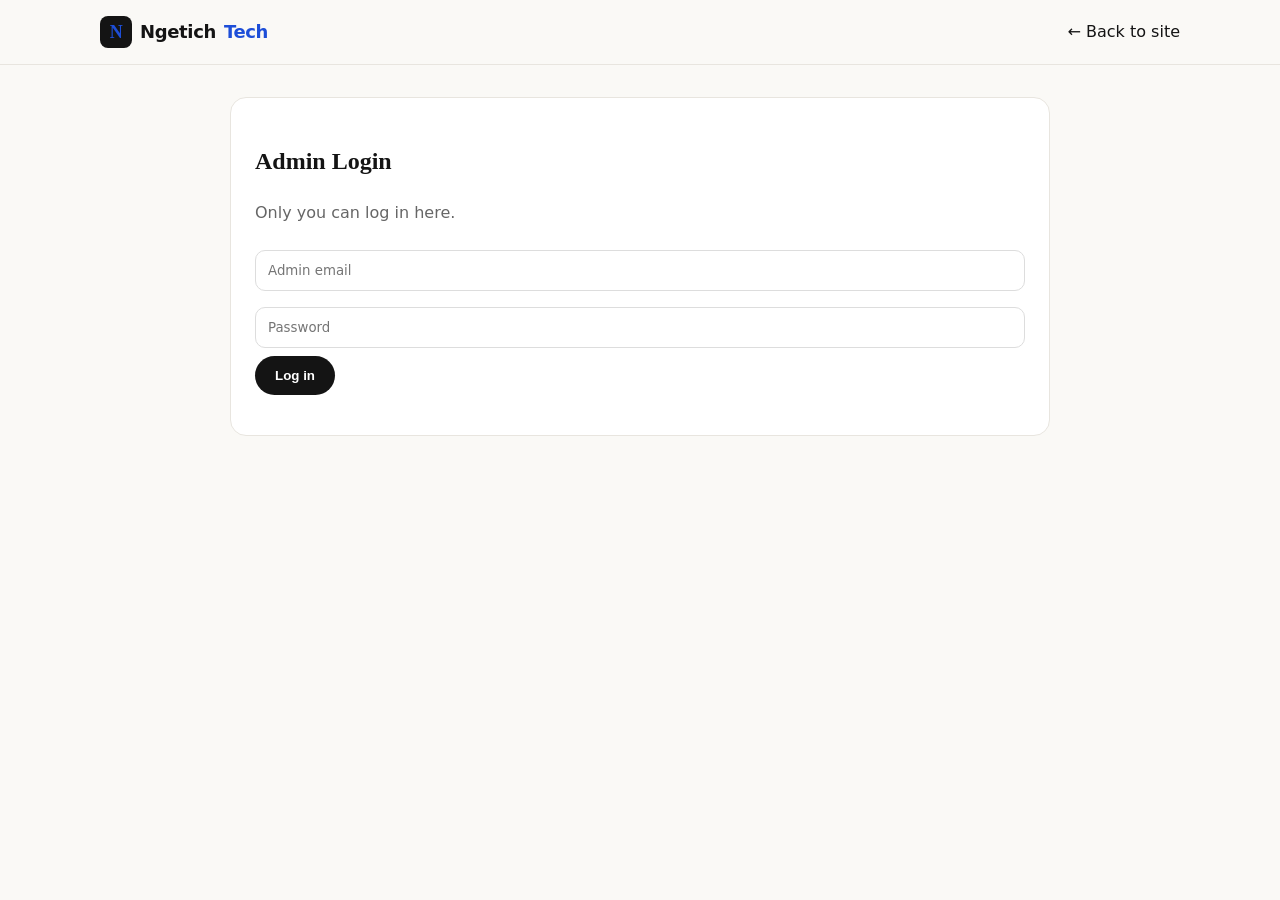
==== admin.html @ 55a09c51 "Create admin.html" ====
<!DOCTYPE html>
<html lang="en"><head><meta charset="UTF-8"><meta name="viewport" content="width=device-width, initial-scale=1.0"><title>Admin — NgetichTech</title><link rel="stylesheet" href="style.css">
<style>.admin-wrap{max-width:860px;margin:0 auto;padding:32px 20px}.admin-card{background:#fff;border:1px solid #E8E5DF;border-radius:16px;padding:24px;margin-bottom:20px}.admin-card input,.admin-card select,.admin-card textarea{width:100%;padding:12px;border:1px solid #DDD;border-radius:10px;margin:8px 0;font-family:inherit}.admin-card textarea{min-height:120px}.post-row{display:flex;justify-content:space-between;gap:12px;padding:14px;border-bottom:1px solid #EEE;align-items:center}.btn-danger{background:#DC2626;color:#fff;border:0;padding:8px 14px;border-radius:999px;cursor:pointer}.btn-edit{background:#fff;border:1px solid #DDD;padding:8px 14px;border-radius:999px;cursor:pointer}</style>
</head><body>
<header class="topbar"><div class="wrap topbar-inner"><a href="index.html" class="logo"><span class="logo-mark">N</span> Ngetich<span>Tech</span></a><a href="index.html">← Back to site</a></div></header>
<main class="admin-wrap">
<div id="loginBox" class="admin-card"><h2 style="font-family:Fraunces,serif">Admin Login</h2><p style="color:#666">Only you can log in here.</p><input id="email" type="email" placeholder="Admin email"><input id="password" type="password" placeholder="Password"><button class="btn-primary" id="loginBtn">Log in</button><p id="loginError" style="color:red"></p></div>
<div id="dash" style="display:none">
  <div style="display:flex;justify-content:space-between;align-items:center"><h2 style="font-family:Fraunces,serif">Dashboard</h2><button class="btn-ghost" id="logoutBtn">Log out</button></div>
  <div class="admin-card"><h3 id="formTitle">New Post</h3>
    <input id="title" placeholder="Title — e.g. How I built a booking tool">
    <select id="category"><option>Code</option><option>Photography</option><option>Video</option><option>Writing</option></select>
    <select id="type"><option value="text">Text</option><option value="photo">Photo</option><option value="video">Video</option><option value="code">Code</option></select>
    <input id="excerpt" placeholder="Short description (1-2 lines)">
    <input id="mediaUrl" placeholder="Image URL or YouTube URL (optional)">
    <textarea id="content" placeholder="Full content, story, or code..."></textarea>
    <button class="btn-primary" id="saveBtn">Publish Post</button>
    <button class="btn-ghost" id="clearBtn">Clear form</button>
  </div>
  <div class="admin-card"><h3>Your Posts</h3><div id="postList">Loading...</div></div>
  <div class="admin-card"><h3>Recent Comments</h3><div id="commentList">Loading...</div><p style="font-size:12px;color:#888">You can delete any comment you don't want.</p></div>
</div>
</main>
<script type="importmap">{"imports": {"firebase/app": "https://www.gstatic.com/firebasejs/10.12.2/firebase-app.js","firebase/firestore": "https://www.gstatic.com/firebasejs/10.12.2/firebase-firestore.js","firebase/auth": "https://www.gstatic.com/firebasejs/10.12.2/firebase-auth.js"}}</script>
<script type="module" src="admin.js"></script>
</body></html>
---- style.css ----
*{box-sizing:border-box} body{margin:0;font-family:Inter,system-ui,sans-serif;background:#FAF9F6;color:#141414;line-height:1.6}
a{color:inherit;text-decoration:none}.wrap{max-width:1120px;margin:0 auto;padding:0 20px}
.topbar{position:sticky;top:0;background:rgba(250,249,246,.92);backdrop-filter:blur(10px);border-bottom:1px solid #E8E5DF;z-index:10}
.topbar-inner{display:flex;align-items:center;justify-content:space-between;height:64px}
.logo{font-weight:700;font-size:18px;display:flex;gap:8px;align-items:center;letter-spacing:-.02em}.logo span{color:#1D4ED8}.logo-mark{width:32px;height:32px;background:#141414;color:#fff;display:grid;place-items:center;border-radius:8px;font-family:Fraunces,serif}
.nav{display:flex;gap:28px;font-size:14px;font-weight:500}.nav a{color:#666}.nav a.active{color:#141414}
.btn-small{border:1px solid #ddd;padding:7px 14px;border-radius:999px;font-size:13px;font-weight:600}
.hero{padding:72px 0 48px;border-bottom:1px solid #E8E5DF}.eyebrow{font-size:12px;letter-spacing:.14em;text-transform:uppercase;color:#1D4ED8;font-weight:700}
.hero h1{font-family:Fraunces,serif;font-size:clamp(38px,6vw,64px);line-height:.98;letter-spacing:-.03em;margin:14px 0 16px}
.hero-sub{font-size:18px;color:#555;max-width:600px}.hero-actions{display:flex;gap:12px;margin-top:24px}
.btn-primary{background:#141414;color:#fff;padding:12px 20px;border-radius:999px;border:0;font-weight:600;cursor:pointer;display:inline-block}
.btn-ghost{border:1px solid #D8D5CF;padding:12px 20px;border-radius:999px;font-weight:600;background:#fff}
.hero-meta{display:flex;gap:24px;margin-top:28px;font-size:13px;color:#777}.dot{width:8px;height:8px;background:#22C55E;border-radius:50%;display:inline-block;margin-right:6px}
.section-head{display:flex;justify-content:space-between;align-items:flex-end;gap:20px;padding:48px 0 20px;flex-wrap:wrap}
.section-head h2{font-family:Fraunces,serif;font-size:32px;margin:0}.section-head p{color:#666;margin:6px 0 0}
.filters{display:flex;gap:8px;flex-wrap:wrap}.filter-btn{border:1px solid #E2DED6;background:#fff;padding:8px 14px;border-radius:999px;cursor:pointer;font-size:13px}.filter-btn.active{background:#141414;color:#fff;border-color:#141414}
.search-row{display:flex;align-items:center;gap:10px;background:#fff;border:1px solid #E2DED6;border-radius:12px;padding:12px 14px;margin-bottom:20px}.search-row input{border:0;outline:0;width:100%;font-size:15px;background:transparent}
.grid{display:grid;grid-template-columns:repeat(3,1fr);gap:20px}.card{background:#fff;border:1px solid #E8E5DF;border-radius:16px;overflow:hidden;cursor:pointer;transition:.2s}.card:hover{transform:translateY(-3px);box-shadow:0 12px 30px rgba(0,0,0,.08)}
.card-img{height:200px;background:#EDEBE6;display:grid;place-items:center;overflow:hidden}.card-img img{width:100%;height:100%;object-fit:cover}.card-img .icon{font-size:13px;letter-spacing:.1em;text-transform:uppercase;color:#888;font-weight:700}
.card-body{padding:18px}.tag{font-size:11px;letter-spacing:.1em;text-transform:uppercase;color:#1D4ED8;font-weight:700}.card-body h3{font-size:19px;line-height:1.3;margin:8px 0}.card-body p{font-size:14px;color:#666;margin:0}.card-meta{font-size:12px;color:#999;margin-top:14px;display:flex;justify-content:space-between}
.about{padding:56px 20px}.about-card{background:#141414;color:#fff;border-radius:20px;padding:36px;display:grid;grid-template-columns:1.2fr .8fr;gap:36px}.about-card h2{font-family:Fraunces,serif;font-size:32px;margin:8px 0}.about-card p{color:#D1D1D1}.about-list div{border-top:1px solid #333;padding:14px 0;display:flex;flex-direction:column;gap:4px}.about-list strong{font-size:13px;text-transform:uppercase;letter-spacing:.08em}.about-list span{color:#BBB}
.contact{padding:20px 20px 64px}.contact h2{font-family:Fraunces,serif;font-size:32px}.contact p{color:#666;max-width:560px}
footer{border-top:1px solid #E8E5DF;padding:20px 0}.footer-inner{display:flex;justify-content:space-between;font-size:13px;color:#888}
.modal{position:fixed;inset:0;z-index:50}.modal-backdrop{position:absolute;inset:0;background:rgba(0,0,0,.55)}.modal-box{position:relative;background:#FAF9F6;width:min(760px,92%);max-height:88vh;overflow:auto;margin:4vh auto;border-radius:18px;padding:28px}.modal-x{position:absolute;right:16px;top:12px;border:0;background:#fff;width:36px;height:36px;border-radius:50%;font-size:22px;cursor:pointer}.modal-box img{width:100%;border-radius:12px}.modal-box pre{background:#141414;color:#E6E6E6;padding:16px;border-radius:12px;overflow:auto;font-size:13px}
.comments{border-top:1px solid #E8E5DF;margin-top:28px;padding-top:20px}.comment{background:#fff;border:1px solid #E8E5DF;padding:14px;border-radius:12px;margin-bottom:10px}.comment b{font-size:14px}.comment small{color:#999}.comment p{margin:6px 0 0;font-size:14px}
#commentForm{display:flex;flex-direction:column;gap:10px;margin-top:16px}#commentForm input,#commentForm textarea{padding:12px;border:1px solid #DDD;border-radius:10px;font-family:inherit}#commentForm textarea{min-height:90px}.form-note{font-size:12px;color:#888}
.empty,.loading{text-align:center;color:#888;padding:40px}
@media(max-width:820px){.grid{grid-template-columns:1fr 1fr}.about-card{grid-template-columns:1fr}.nav{display:none}}
@media(max-width:520px){.grid{grid-template-columns:1fr}}
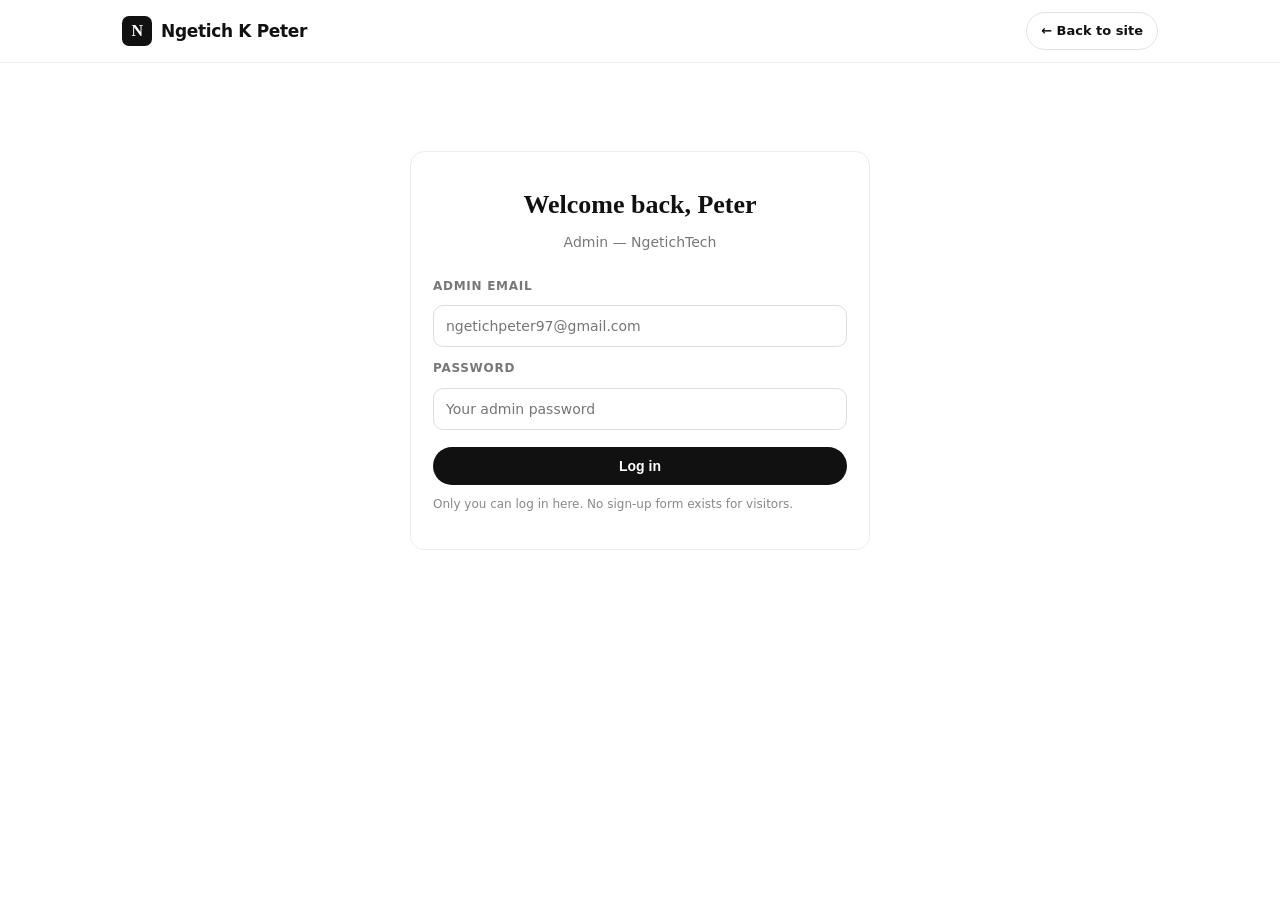
==== commit 1bf80461: "Update admin.html" ====
--- a/admin.html
+++ b/admin.html
@@ -1,26 +1,122 @@
 <!DOCTYPE html>
-<html lang="en"><head><meta charset="UTF-8"><meta name="viewport" content="width=device-width, initial-scale=1.0"><title>Admin — NgetichTech</title><link rel="stylesheet" href="style.css">
-<style>.admin-wrap{max-width:860px;margin:0 auto;padding:32px 20px}.admin-card{background:#fff;border:1px solid #E8E5DF;border-radius:16px;padding:24px;margin-bottom:20px}.admin-card input,.admin-card select,.admin-card textarea{width:100%;padding:12px;border:1px solid #DDD;border-radius:10px;margin:8px 0;font-family:inherit}.admin-card textarea{min-height:120px}.post-row{display:flex;justify-content:space-between;gap:12px;padding:14px;border-bottom:1px solid #EEE;align-items:center}.btn-danger{background:#DC2626;color:#fff;border:0;padding:8px 14px;border-radius:999px;cursor:pointer}.btn-edit{background:#fff;border:1px solid #DDD;padding:8px 14px;border-radius:999px;cursor:pointer}</style>
-</head><body>
-<header class="topbar"><div class="wrap topbar-inner"><a href="index.html" class="logo"><span class="logo-mark">N</span> Ngetich<span>Tech</span></a><a href="index.html">← Back to site</a></div></header>
+<html lang="en">
+<head>
+<meta charset="UTF-8">
+<meta name="viewport" content="width=device-width, initial-scale=1.0">
+<title>Admin — Ngetich K Peter</title>
+<link rel="stylesheet" href="style.css">
+<link rel="preconnect" href="https://fonts.googleapis.com">
+<link href="https://fonts.googleapis.com/css2?family=Fraunces:opsz,wght@9..144,600;9..144,700&family=Inter:wght@400;500;600;700&display=swap" rel="stylesheet">
+<style>
+  .admin-wrap{max-width:880px;margin:0 auto;padding:28px 20px 60px}
+  .admin-top{display:flex;justify-content:space-between;align-items:center;gap:16px;margin-bottom:20px;flex-wrap:wrap}
+  .admin-profile{display:flex;align-items:center;gap:14px}
+  .admin-avatar{width:52px;height:52px;border-radius:50%;object-fit:cover;border:2px solid #EDEDEA;background:#F3F2EF}
+  .admin-profile h1{font-family:Fraunces,serif;font-size:24px;margin:0;line-height:1.1}
+  .admin-profile p{margin:2px 0 0;font-size:13px;color:#777}
+  .admin-card{background:#fff;border:1px solid #EDEDEA;border-radius:14px;padding:22px;margin-bottom:18px}
+  .admin-card h3{margin:0 0 12px;font-size:17px}
+  .admin-card input,.admin-card select,.admin-card textarea{width:100%;padding:12px;border:1px solid #DDD;border-radius:10px;margin:7px 0;font-family:inherit;font-size:14px;background:#fff}
+  .admin-card textarea{min-height:130px;resize:vertical}
+  .admin-card label{font-size:12px;font-weight:600;letter-spacing:.06em;text-transform:uppercase;color:#777}
+  .post-row{display:flex;justify-content:space-between;gap:12px;padding:14px 0;border-bottom:1px solid #F0F0ED;align-items:center}
+  .post-row:last-child{border-bottom:0}
+  .post-row b{font-size:15px}
+  .post-row small{color:#888}
+  .btn-danger{background:#DC2626;color:#fff;border:0;padding:8px 14px;border-radius:999px;cursor:pointer;font-size:13px;font-weight:600}
+  .btn-edit{background:#fff;border:1px solid #DDD;padding:8px 14px;border-radius:999px;cursor:pointer;font-size:13px;font-weight:600}
+  .btn-row{display:flex;gap:10px;flex-wrap:wrap;margin-top:10px}
+  .login-box{max-width:460px;margin:60px auto}
+  .login-profile{text-align:center;margin-bottom:18px}
+  .login-profile img{width:76px;height:76px;border-radius:50%;object-fit:cover;border:2px solid #EDEDEA}
+  .login-profile h2{font-family:Fraunces,serif;font-size:26px;margin:10px 0 4px}
+  .login-profile p{color:#777;font-size:14px;margin:0}
+  .hint{font-size:12px;color:#888;margin-top:8px}
+  @media(max-width:600px){.admin-profile h1{font-size:20px}}
+</style>
+</head>
+<body>
+
+<header class="topbar">
+  <div class="wrap topbar-inner">
+    <a href="index.html" class="logo"><span class="logo-mark">N</span> Ngetich K Peter</a>
+    <a href="index.html" class="btn-small">← Back to site</a>
+  </div>
+</header>
+
 <main class="admin-wrap">
-<div id="loginBox" class="admin-card"><h2 style="font-family:Fraunces,serif">Admin Login</h2><p style="color:#666">Only you can log in here.</p><input id="email" type="email" placeholder="Admin email"><input id="password" type="password" placeholder="Password"><button class="btn-primary" id="loginBtn">Log in</button><p id="loginError" style="color:red"></p></div>
-<div id="dash" style="display:none">
-  <div style="display:flex;justify-content:space-between;align-items:center"><h2 style="font-family:Fraunces,serif">Dashboard</h2><button class="btn-ghost" id="logoutBtn">Log out</button></div>
-  <div class="admin-card"><h3 id="formTitle">New Post</h3>
-    <input id="title" placeholder="Title — e.g. How I built a booking tool">
-    <select id="category"><option>Code</option><option>Photography</option><option>Video</option><option>Writing</option></select>
-    <select id="type"><option value="text">Text</option><option value="photo">Photo</option><option value="video">Video</option><option value="code">Code</option></select>
-    <input id="excerpt" placeholder="Short description (1-2 lines)">
-    <input id="mediaUrl" placeholder="Image URL or YouTube URL (optional)">
-    <textarea id="content" placeholder="Full content, story, or code..."></textarea>
-    <button class="btn-primary" id="saveBtn">Publish Post</button>
-    <button class="btn-ghost" id="clearBtn">Clear form</button>
+
+  <!-- LOGIN -->
+  <div id="loginBox" class="admin-card login-box">
+    <div class="login-profile">
+      <img src="https://github.com/NgetichKPeter.png" alt="Ngetich K Peter" onerror="this.style.display='none'">
+      <h2>Welcome back, Peter</h2>
+      <p>Admin — NgetichTech</p>
+    </div>
+    <label>Admin email</label>
+    <input id="email" type="email" placeholder="ngetichpeter97@gmail.com" autocomplete="email">
+    <label>Password</label>
+    <input id="password" type="password" placeholder="Your admin password" autocomplete="current-password">
+    <div class="btn-row"><button class="btn-primary" id="loginBtn" style="flex:1">Log in</button></div>
+    <p id="loginError" style="color:#DC2626;font-size:13px;margin:10px 0 0"></p>
+    <p class="hint">Only you can log in here. No sign-up form exists for visitors.</p>
   </div>
-  <div class="admin-card"><h3>Your Posts</h3><div id="postList">Loading...</div></div>
-  <div class="admin-card"><h3>Recent Comments</h3><div id="commentList">Loading...</div><p style="font-size:12px;color:#888">You can delete any comment you don't want.</p></div>
-</div>
+
+  <!-- DASHBOARD -->
+  <div id="dash" style="display:none">
+    <div class="admin-top">
+      <div class="admin-profile">
+        <img class="admin-avatar" src="https://github.com/NgetichKPeter.png" alt="Ngetich K Peter">
+        <div>
+          <h1>Ngetich K Peter</h1>
+          <p>Developer &middot; Nairobi &middot; NgetichTech &middot; <span id="userEmail"></span></p>
+        </div>
+      </div>
+      <button class="btn-ghost" id="logoutBtn">Log out</button>
+    </div>
+
+    <div class="admin-card">
+      <h3 id="formTitle">New Post</h3>
+      <label>Title</label>
+      <input id="title" placeholder="e.g. How I built a booking tool">
+      <div style="display:grid;grid-template-columns:1fr 1fr;gap:12px">
+        <div><label>Category</label><select id="category"><option>Code</option><option>Photography</option><option>Video</option><option>Writing</option></select></div>
+        <div><label>Type</label><select id="type"><option value="text">Text</option><option value="photo">Photo</option><option value="video">Video</option><option value="code">Code</option></select></div>
+      </div>
+      <label>Short description</label>
+      <input id="excerpt" placeholder="1-2 lines — shows on the card">
+      <label>Image URL or YouTube URL (optional)</label>
+      <input id="mediaUrl" placeholder="https://... image or YouTube link">
+      <label>Full content / story / code</label>
+      <textarea id="content" placeholder="Write your full post here..."></textarea>
+      <div class="btn-row">
+        <button class="btn-primary" id="saveBtn">Publish Post</button>
+        <button class="btn-ghost" id="clearBtn">Clear form</button>
+      </div>
+      <p class="hint">Tip: For photos, paste an image link. For video, paste a YouTube link. For code posts, choose Type = Code.</p>
+    </div>
+
+    <div class="admin-card">
+      <h3>Your Posts</h3>
+      <div id="postList">Loading...</div>
+    </div>
+
+    <div class="admin-card">
+      <h3>Recent Comments</h3>
+      <div id="commentList">Loading...</div>
+      <p class="hint">You can delete any comment you don't want. Visitors cannot delete.</p>
+    </div>
+  </div>
+
 </main>
-<script type="importmap">{"imports": {"firebase/app": "https://www.gstatic.com/firebasejs/10.12.2/firebase-app.js","firebase/firestore": "https://www.gstatic.com/firebasejs/10.12.2/firebase-firestore.js","firebase/auth": "https://www.gstatic.com/firebasejs/10.12.2/firebase-auth.js"}}</script>
+
+<script type="importmap">
+{"imports": {
+  "firebase/app": "https://www.gstatic.com/firebasejs/10.12.2/firebase-app.js",
+  "firebase/firestore": "https://www.gstatic.com/firebasejs/10.12.2/firebase-firestore.js",
+  "firebase/auth": "https://www.gstatic.com/firebasejs/10.12.2/firebase-auth.js"
+}}
+</script>
 <script type="module" src="admin.js"></script>
-</body></html>+</body>
+</html>
--- a/style.css
+++ b/style.css
@@ -1,29 +1,29 @@
-*{box-sizing:border-box} body{margin:0;font-family:Inter,system-ui,sans-serif;background:#FAF9F6;color:#141414;line-height:1.6}
-a{color:inherit;text-decoration:none}.wrap{max-width:1120px;margin:0 auto;padding:0 20px}
-.topbar{position:sticky;top:0;background:rgba(250,249,246,.92);backdrop-filter:blur(10px);border-bottom:1px solid #E8E5DF;z-index:10}
-.topbar-inner{display:flex;align-items:center;justify-content:space-between;height:64px}
-.logo{font-weight:700;font-size:18px;display:flex;gap:8px;align-items:center;letter-spacing:-.02em}.logo span{color:#1D4ED8}.logo-mark{width:32px;height:32px;background:#141414;color:#fff;display:grid;place-items:center;border-radius:8px;font-family:Fraunces,serif}
-.nav{display:flex;gap:28px;font-size:14px;font-weight:500}.nav a{color:#666}.nav a.active{color:#141414}
-.btn-small{border:1px solid #ddd;padding:7px 14px;border-radius:999px;font-size:13px;font-weight:600}
-.hero{padding:72px 0 48px;border-bottom:1px solid #E8E5DF}.eyebrow{font-size:12px;letter-spacing:.14em;text-transform:uppercase;color:#1D4ED8;font-weight:700}
-.hero h1{font-family:Fraunces,serif;font-size:clamp(38px,6vw,64px);line-height:.98;letter-spacing:-.03em;margin:14px 0 16px}
-.hero-sub{font-size:18px;color:#555;max-width:600px}.hero-actions{display:flex;gap:12px;margin-top:24px}
-.btn-primary{background:#141414;color:#fff;padding:12px 20px;border-radius:999px;border:0;font-weight:600;cursor:pointer;display:inline-block}
-.btn-ghost{border:1px solid #D8D5CF;padding:12px 20px;border-radius:999px;font-weight:600;background:#fff}
-.hero-meta{display:flex;gap:24px;margin-top:28px;font-size:13px;color:#777}.dot{width:8px;height:8px;background:#22C55E;border-radius:50%;display:inline-block;margin-right:6px}
-.section-head{display:flex;justify-content:space-between;align-items:flex-end;gap:20px;padding:48px 0 20px;flex-wrap:wrap}
-.section-head h2{font-family:Fraunces,serif;font-size:32px;margin:0}.section-head p{color:#666;margin:6px 0 0}
-.filters{display:flex;gap:8px;flex-wrap:wrap}.filter-btn{border:1px solid #E2DED6;background:#fff;padding:8px 14px;border-radius:999px;cursor:pointer;font-size:13px}.filter-btn.active{background:#141414;color:#fff;border-color:#141414}
-.search-row{display:flex;align-items:center;gap:10px;background:#fff;border:1px solid #E2DED6;border-radius:12px;padding:12px 14px;margin-bottom:20px}.search-row input{border:0;outline:0;width:100%;font-size:15px;background:transparent}
-.grid{display:grid;grid-template-columns:repeat(3,1fr);gap:20px}.card{background:#fff;border:1px solid #E8E5DF;border-radius:16px;overflow:hidden;cursor:pointer;transition:.2s}.card:hover{transform:translateY(-3px);box-shadow:0 12px 30px rgba(0,0,0,.08)}
-.card-img{height:200px;background:#EDEBE6;display:grid;place-items:center;overflow:hidden}.card-img img{width:100%;height:100%;object-fit:cover}.card-img .icon{font-size:13px;letter-spacing:.1em;text-transform:uppercase;color:#888;font-weight:700}
-.card-body{padding:18px}.tag{font-size:11px;letter-spacing:.1em;text-transform:uppercase;color:#1D4ED8;font-weight:700}.card-body h3{font-size:19px;line-height:1.3;margin:8px 0}.card-body p{font-size:14px;color:#666;margin:0}.card-meta{font-size:12px;color:#999;margin-top:14px;display:flex;justify-content:space-between}
-.about{padding:56px 20px}.about-card{background:#141414;color:#fff;border-radius:20px;padding:36px;display:grid;grid-template-columns:1.2fr .8fr;gap:36px}.about-card h2{font-family:Fraunces,serif;font-size:32px;margin:8px 0}.about-card p{color:#D1D1D1}.about-list div{border-top:1px solid #333;padding:14px 0;display:flex;flex-direction:column;gap:4px}.about-list strong{font-size:13px;text-transform:uppercase;letter-spacing:.08em}.about-list span{color:#BBB}
-.contact{padding:20px 20px 64px}.contact h2{font-family:Fraunces,serif;font-size:32px}.contact p{color:#666;max-width:560px}
-footer{border-top:1px solid #E8E5DF;padding:20px 0}.footer-inner{display:flex;justify-content:space-between;font-size:13px;color:#888}
-.modal{position:fixed;inset:0;z-index:50}.modal-backdrop{position:absolute;inset:0;background:rgba(0,0,0,.55)}.modal-box{position:relative;background:#FAF9F6;width:min(760px,92%);max-height:88vh;overflow:auto;margin:4vh auto;border-radius:18px;padding:28px}.modal-x{position:absolute;right:16px;top:12px;border:0;background:#fff;width:36px;height:36px;border-radius:50%;font-size:22px;cursor:pointer}.modal-box img{width:100%;border-radius:12px}.modal-box pre{background:#141414;color:#E6E6E6;padding:16px;border-radius:12px;overflow:auto;font-size:13px}
-.comments{border-top:1px solid #E8E5DF;margin-top:28px;padding-top:20px}.comment{background:#fff;border:1px solid #E8E5DF;padding:14px;border-radius:12px;margin-bottom:10px}.comment b{font-size:14px}.comment small{color:#999}.comment p{margin:6px 0 0;font-size:14px}
+*{box-sizing:border-box} body{margin:0;font-family:Inter,system-ui,sans-serif;background:#FFFFFF;color:#111111;line-height:1.65}
+a{color:inherit;text-decoration:none}.wrap{max-width:1080px;margin:0 auto;padding:0 22px}
+.topbar{position:sticky;top:0;background:rgba(255,255,255,.94);backdrop-filter:blur(10px);border-bottom:1px solid #EDEDEA;z-index:10}
+.topbar-inner{display:flex;align-items:center;justify-content:space-between;height:62px}
+.logo{font-weight:700;font-size:17px;display:flex;gap:9px;align-items:center;letter-spacing:-.02em}.logo-mark{width:30px;height:30px;background:#111;color:#fff;display:grid;place-items:center;border-radius:7px;font-family:Fraunces,serif;font-size:16px}
+.nav{display:flex;gap:28px;font-size:14px;font-weight:500}.nav a{color:#666}.nav a.active{color:#111}
+.btn-small{border:1px solid #E2E2DE;padding:7px 14px;border-radius:999px;font-size:13px;font-weight:600}
+.hero{padding:64px 0 44px;border-bottom:1px solid #EDEDEA}.eyebrow{font-size:11px;letter-spacing:.14em;text-transform:uppercase;color:#1D4ED8;font-weight:700}
+.hero h1{font-family:Fraunces,serif;font-size:clamp(36px,5.2vw,56px);line-height:1.02;letter-spacing:-.03em;margin:14px 0 14px;font-weight:600}
+.hero-sub{font-size:17px;color:#555;max-width:620px;line-height:1.6}.hero-actions{display:flex;gap:10px;margin-top:24px}
+.btn-primary{background:#111;color:#fff;padding:11px 20px;border-radius:999px;border:0;font-weight:600;cursor:pointer;display:inline-block;font-size:14px}
+.btn-ghost{border:1px solid #DDD;padding:11px 20px;border-radius:999px;font-weight:600;background:#fff;font-size:14px}
+.hero-meta{display:flex;gap:24px;margin-top:26px;font-size:13px;color:#777}.dot{width:7px;height:7px;background:#16A34A;border-radius:50%;display:inline-block;margin-right:6px}
+.section-head{display:flex;justify-content:space-between;align-items:flex-end;gap:20px;padding:48px 0 18px;flex-wrap:wrap}
+.section-head h2{font-family:Fraunces,serif;font-size:30px;margin:0;font-weight:600}.section-head p{color:#666;margin:6px 0 0;font-size:14px}
+.filters{display:flex;gap:8px;flex-wrap:wrap}.filter-btn{border:1px solid #E2E2DE;background:#fff;padding:8px 14px;border-radius:999px;cursor:pointer;font-size:13px}.filter-btn.active{background:#111;color:#fff;border-color:#111}
+.search-row{display:flex;align-items:center;gap:10px;background:#FAFAF8;border:1px solid #EDEDEA;border-radius:10px;padding:11px 14px;margin-bottom:20px}.search-row input{border:0;outline:0;width:100%;font-size:14px;background:transparent}
+.grid{display:grid;grid-template-columns:repeat(3,1fr);gap:18px}.card{background:#fff;border:1px solid #EDEDEA;border-radius:14px;overflow:hidden;cursor:pointer;transition:.18s}.card:hover{transform:translateY(-2px);box-shadow:0 10px 28px rgba(0,0,0,.07)}
+.card-img{height:190px;background:#F3F2EF;display:grid;place-items:center;overflow:hidden}.card-img img{width:100%;height:100%;object-fit:cover}.card-img .icon{font-size:12px;letter-spacing:.1em;text-transform:uppercase;color:#999;font-weight:700}
+.card-body{padding:17px}.tag{font-size:11px;letter-spacing:.09em;text-transform:uppercase;color:#1D4ED8;font-weight:700}.card-body h3{font-size:18px;line-height:1.35;margin:7px 0;font-weight:600}.card-body p{font-size:14px;color:#666;margin:0}.card-meta{font-size:12px;color:#999;margin-top:13px;display:flex;justify-content:space-between}
+.about{padding:56px 22px}.about-grid{display:grid;grid-template-columns:1.4fr .8fr;gap:40px}.about-grid h2{font-family:Fraunces,serif;font-size:32px;margin:6px 0}.about-lead{font-size:18px;font-weight:600;color:#111}.about-grid p{color:#444}.about-side{display:flex;flex-direction:column;gap:16px}.info-box{background:#FAFAF8;border:1px solid #EDEDEA;border-radius:12px;padding:18px;display:flex;flex-direction:column;gap:4px}.info-box strong{font-size:12px;text-transform:uppercase;letter-spacing:.08em}.info-box span{font-size:14px;color:#555}
+.contact{padding:10px 22px 64px}.contact-card{background:#111;color:#fff;border-radius:16px;padding:32px;display:grid;grid-template-columns:1.2fr .8fr;gap:32px}.contact-card h2{font-family:Fraunces,serif;font-size:30px;margin:8px 0}.contact-card p{color:#CFCFCF}.contact-card .btn-primary{background:#fff;color:#111}.socials{display:flex;flex-direction:column;gap:8px;border-left:1px solid #333;padding-left:24px}.socials strong{font-size:12px;text-transform:uppercase;letter-spacing:.1em;color:#999}.socials a{font-size:14px;color:#E5E5E5}.socials a:hover{text-decoration:underline}
+footer{border-top:1px solid #EDEDEA;padding:18px 0}.footer-inner{display:flex;justify-content:space-between;font-size:13px;color:#888}
+.modal{position:fixed;inset:0;z-index:50}.modal-backdrop{position:absolute;inset:0;background:rgba(0,0,0,.55)}.modal-box{position:relative;background:#fff;width:min(760px,92%);max-height:88vh;overflow:auto;margin:4vh auto;border-radius:16px;padding:28px}.modal-x{position:absolute;right:16px;top:12px;border:0;background:#F2F2F0;width:36px;height:36px;border-radius:50%;font-size:22px;cursor:pointer}.modal-box img{width:100%;border-radius:10px}.modal-box pre{background:#111;color:#E6E6E6;padding:16px;border-radius:10px;overflow:auto;font-size:13px}
+.comments{border-top:1px solid #EDEDEA;margin-top:28px;padding-top:20px}.comment{background:#FAFAF8;border:1px solid #EDEDEA;padding:14px;border-radius:10px;margin-bottom:10px}.comment b{font-size:14px}.comment small{color:#999}.comment p{margin:6px 0 0;font-size:14px}
 #commentForm{display:flex;flex-direction:column;gap:10px;margin-top:16px}#commentForm input,#commentForm textarea{padding:12px;border:1px solid #DDD;border-radius:10px;font-family:inherit}#commentForm textarea{min-height:90px}.form-note{font-size:12px;color:#888}
 .empty,.loading{text-align:center;color:#888;padding:40px}
-@media(max-width:820px){.grid{grid-template-columns:1fr 1fr}.about-card{grid-template-columns:1fr}.nav{display:none}}
+@media(max-width:820px){.grid{grid-template-columns:1fr 1fr}.about-grid,.contact-card{grid-template-columns:1fr}.socials{border-left:0;padding-left:0;border-top:1px solid #333;padding-top:16px}.nav{display:none}}
 @media(max-width:520px){.grid{grid-template-columns:1fr}}
